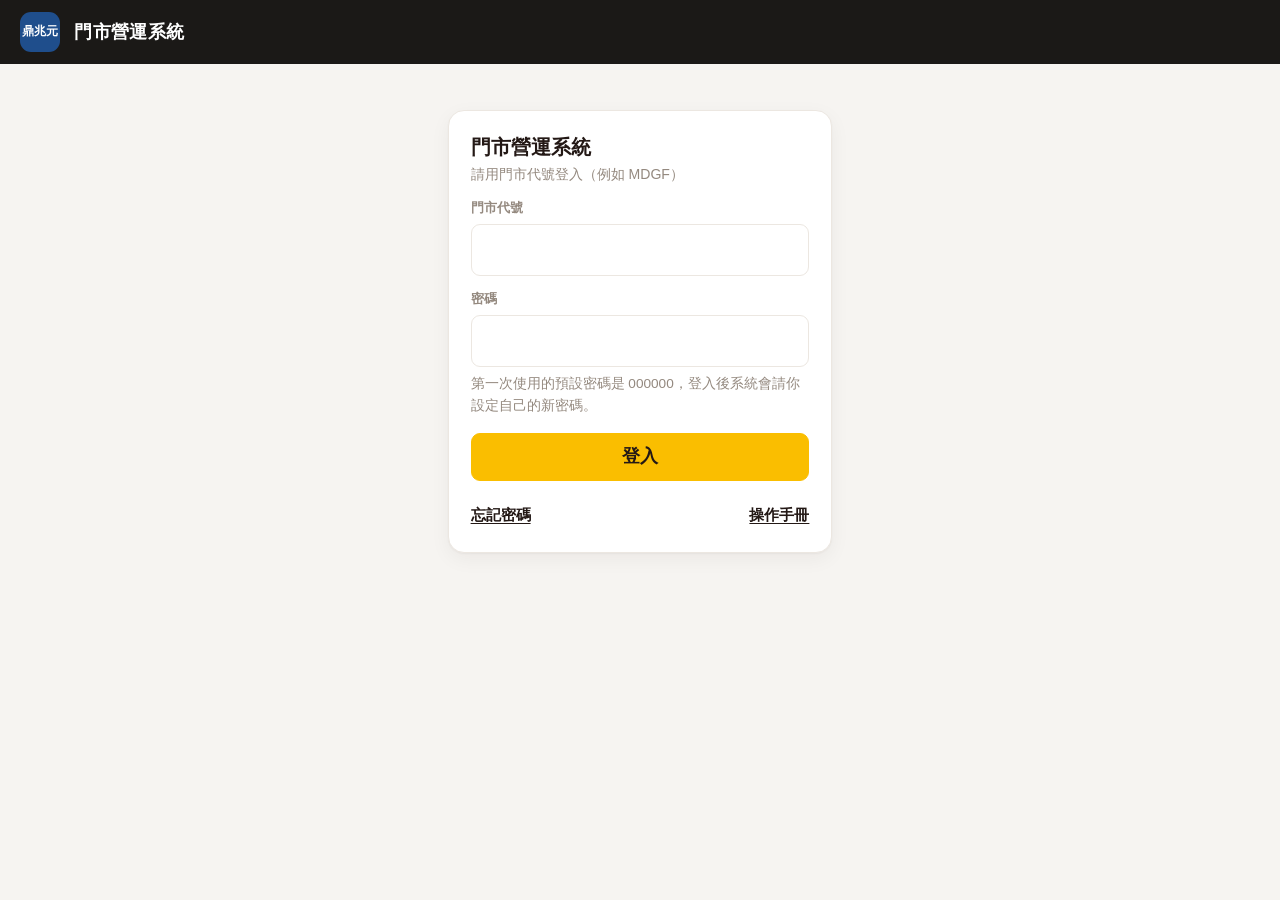
==== index.html @ 5d3bf61a "LINE 預覽說明改為系統介紹 Co-Authored-By: Claude Opus 5.5 <noreply@anthropic.com>" ====
<!DOCTYPE html>
<html lang="zh-Hant">
<head>
<meta charset="utf-8">
<meta name="viewport" content="width=device-width,initial-scale=1">
<title>門市營運系統</title>
<meta name="description" content="鼎兆元門市用：門市代號登入一次，就能做貨單辨識、收支登記、值班核定、門市調撥、耗損登記、庫存盤點。">
<meta property="og:title" content="門市營運系統">
<meta property="og:description" content="鼎兆元門市用：門市代號登入一次，就能做貨單辨識、收支登記、值班核定、門市調撥、耗損登記、庫存盤點。">
<meta property="og:type" content="website">
<meta property="og:url" content="https://dzy-bulletin.github.io/dzy-store/">
<link rel="stylesheet" href="css/tokens.css">
<link rel="stylesheet" href="css/app.css">
</head>
<body>
<div id="demoBar" class="demo-bar" hidden></div>
<div id="app"></div>
<script type="module" src="js/shell.js"></script>
</body>
</html>
---- css/tokens.css ----
/* 色票唯一來源（品牌色取自 ~/mala-payroll/index.html 第 8-12 行；側邊欄色票取自 ~/mala-clock-in/payroll.html 第 8-9 行）。後台「介面設定」在執行時覆寫 --red、--black。 */
:root{
  --red:#E8380D; --pink:#EF856D; --black:#231815; --orange:#F08300;
  --brand:#FABE00; --brand-ink:#231815;   /* 品牌色：由 js/theme.js 依登入者品牌覆寫（側邊欄選中膠囊、小字、卡片色條）；主要按鈕仍用 --red */
  --gold:#FABE00; --cream:#FFE893;
  --bg:#faf8f6; --card:#fff; --line:#e6e0da; --muted:#8a817a; --head:#fbe9e4;
  --ok:#2f7d4f; --bad:#c0392b;
  --red-dark:color-mix(in srgb,var(--red) 82%,#000);
  --sidebar:#1b1917; --sidebar-2:#2a2623; --sidebar-line:#332e2a; --side-txt:#b8afa5; --gold-soft:#fff4d1;
  --font:"Noto Sans TC","PingFang TC","Hiragino Sans GB",sans-serif;
}
---- css/app.css ----
[hidden]{display:none!important}
*{box-sizing:border-box;margin:0;padding:0}
html{-webkit-text-size-adjust:100%}
body{font-family:var(--font);background:var(--bg);color:var(--black);font-size:14px;line-height:1.6;overflow-x:hidden}
a{color:inherit}
.demo-bar{height:30px;box-sizing:border-box;background:var(--gold);color:#4a3600;text-align:center;font-weight:700;font-size:12.5px;padding:6px 12px}
/* ── 版面：左側深色側邊欄 + 內容區（照 ~/mala-clock-in/payroll.html 的 .app／.sidebar／#nav／.side-user／.topbar）── */
.app{display:flex;min-height:100vh}
.sidebar{width:252px;flex:none;background:var(--sidebar);color:var(--side-txt);display:flex;flex-direction:column;position:sticky;top:0;height:100vh;overflow-y:auto}
.brand{display:flex;align-items:center;gap:11px;padding:22px 20px 18px;text-decoration:none}
.brand .bt{font-size:16px;font-weight:900;color:#fff;line-height:1.15;letter-spacing:.01em}
.brand .bs{font-size:12px;letter-spacing:.02em;color:#a89e94;font-weight:700;margin-top:2px;line-height:1.15}
/* logo 方塊（搬自貨單辨識 style.css .logos） */
.logos{display:flex;align-items:center;gap:6px}
.logos .lg{width:40px;height:40px;border-radius:11px;flex:none;display:flex;align-items:center;justify-content:center;overflow:hidden}
.logos .lg img{width:100%;height:100%;object-fit:contain;display:block}
.logos .lg-mala{background:#E94127;padding:5px}
.logos .lg-mzt img{object-fit:cover}
.logos .lg-custom{background:var(--red);padding:5px}
.logos .txt{display:inline-flex;align-items:center;justify-content:center;width:40px;height:40px;border-radius:11px;background:#1F4E8C;color:#fff;font-size:12px;font-weight:900;letter-spacing:0}
.nav-label{font-size:12px;letter-spacing:.12em;color:#7a6f65;font-weight:800;padding:14px 10px 6px}
#nav{display:flex;flex-direction:column;padding:0 12px 10px;gap:3px;flex:1}
#nav a{display:flex;align-items:center;gap:13px;width:100%;text-align:left;color:var(--side-txt);font-size:16.5px;font-weight:700;padding:11px 14px;border-radius:11px;text-decoration:none}
#nav a:hover{background:var(--sidebar-2);color:#fff}
#nav a.on{background:var(--brand);color:var(--brand-ink);font-weight:900;box-shadow:0 4px 12px rgba(0,0,0,.28)}
#nav a .ic{width:22px;height:22px;flex:none;display:inline-flex;align-items:center;justify-content:center;font-size:18px}
.side-user{margin-top:auto;padding:14px 18px;border-top:1px solid var(--sidebar-line);display:flex;align-items:center;gap:10px;flex-wrap:wrap}
.side-user .av{width:34px;height:34px;border-radius:50%;background:var(--sidebar-2);display:flex;align-items:center;justify-content:center;font-size:15px;flex:none}
.side-user .su-main{min-width:0;flex:1}
.side-user .nm{font-size:13px;font-weight:800;color:#fff;line-height:1.2;overflow-wrap:anywhere}
.side-user .rl{font-size:11px;color:#7d736a}
.su-act{flex-basis:100%;display:flex;gap:8px}
.su-act a,.su-act button{font:inherit;font-size:12.5px;font-weight:700;color:#fff;background:var(--sidebar-2);border:0;border-radius:7px;padding:6px 12px;cursor:pointer;text-decoration:none}
.su-act a:hover,.su-act button:hover{background:#3a3330}
.main-wrap{flex:1;min-width:0;display:flex;flex-direction:column}
.topbar{padding:24px 30px 4px}
.topbar h1,.topbar .page-title{font-size:23px;font-weight:900;letter-spacing:-.01em;margin:0}
.topbar .sub{color:var(--brand);font-size:13px;font-weight:700;margin-top:3px}
.main-wrap main{width:100%;max-width:1180px;margin:0;padding:14px 30px 70px}
main.bare{margin:0 auto;padding:20px 16px 70px}
.barebar{background:var(--sidebar);color:#fff;padding:10px 18px;display:flex;align-items:center;justify-content:space-between;gap:12px}
.barebar button{font:inherit;font-size:12.5px;font-weight:700;color:#fff;background:var(--sidebar-2);border:0;border-radius:7px;padding:6px 12px;cursor:pointer}
nav.tabs{background:#fff;border-bottom:1px solid var(--line);margin-top:10px;padding:0 18px;display:flex;overflow-x:auto;position:sticky;top:0;z-index:20}
nav.tabs a{font-weight:700;padding:13px 20px;color:var(--muted);border-bottom:3px solid transparent;white-space:nowrap;text-decoration:none}
nav.tabs a.on{color:var(--red);border-bottom-color:var(--pink)}
main{max-width:1180px;margin:0 auto;padding:20px 16px 70px}
.banner{background:#fff8ec;border-left:4px solid var(--gold);padding:11px 14px;border-radius:0 7px 7px 0;font-size:13px;margin-bottom:16px}
.card{background:var(--card);border:1px solid var(--line);border-radius:10px;padding:18px;margin-bottom:16px}
.card>h2{font-size:15px;font-weight:900;margin-bottom:4px}
.card>p.hint,.hint{color:var(--muted);font-size:12.5px;margin-bottom:12px}
.page-title{font-size:18px;font-weight:900;margin-bottom:14px}
.page-title small{color:var(--muted);font-weight:500;font-size:12.5px;margin-left:8px}
.cards{display:grid;grid-template-columns:repeat(auto-fill,minmax(160px,1fr));gap:12px}
.mcard{position:relative;display:block;text-decoration:none;background:var(--card);border:1px solid var(--line);border-radius:12px;padding:18px 16px;min-height:96px;border-top:4px solid var(--brand)}
.mcard:hover{border-color:var(--pink);box-shadow:0 2px 10px rgba(35,24,21,.08)}
.mcard b{display:block;font-size:16px;font-weight:900}
.mcard span{display:block;color:var(--muted);font-size:12px;margin-top:4px}
table{width:100%;border-collapse:collapse;font-size:13px}
th,td{padding:8px 9px;border-bottom:1px solid var(--line);text-align:left;white-space:nowrap}
th{background:var(--head);font-weight:700;font-size:12px;color:#5d554f}
tbody tr:hover{background:#fffdf8}
.scroll{overflow-x:auto;-webkit-overflow-scrolling:touch}
input,select,textarea{font:inherit;padding:8px 10px;border:1px solid var(--line);border-radius:6px;background:#fff;color:var(--black);max-width:100%}
input[type=color]{padding:2px;width:46px;height:36px}
input:focus,select:focus,textarea:focus{outline:2px solid var(--gold);outline-offset:-1px}
.btn{font:inherit;font-weight:700;border:0;border-radius:7px;padding:9px 17px;cursor:pointer;background:var(--red);color:#fff}
.btn:hover{background:var(--red-dark)}
.btn:disabled{opacity:.6;cursor:not-allowed}
.btn.ghost{background:#fff;color:var(--black);border:1px solid var(--line)}
.btn.ghost:hover{background:#f6f2ee}
.btn.sm{padding:4px 10px;font-size:12.5px}
.row{display:flex;gap:9px;flex-wrap:wrap;align-items:center}
.mt{margin-top:14px}
.fld{display:flex;flex-direction:column;gap:3px;min-width:0}
.fld label{font-size:11.5px;color:var(--muted);font-weight:700}
.grid2{display:grid;grid-template-columns:repeat(auto-fit,minmax(210px,1fr));gap:12px}
.note{background:#fff8ec;border-left:4px solid var(--gold);padding:12px 14px;border-radius:0 7px 7px 0;font-size:13px;margin-bottom:14px}
.note.warn{background:#fdf0ee;border-left-color:var(--red)}
.note code{font-size:18px;font-weight:900;letter-spacing:2px;user-select:all}
.err{color:var(--bad);font-weight:700;font-size:13px;min-height:1.2em;margin-top:8px}
.okmsg{color:var(--ok);font-weight:700;font-size:13px}
.tag{display:inline-block;font-size:11px;font-weight:700;padding:2px 8px;border-radius:20px;background:#eef1f4;color:#556}
.tag.ok{background:#e6f3ea;color:var(--ok)} .tag.bad{background:#fdf0ee;color:var(--bad)}
.auth-wrap{max-width:380px;margin:36px auto 0;padding:0 16px}
.auth-wrap .card{padding:24px 20px}
.auth-wrap h2{font-size:18px;margin-bottom:14px}
.auth-wrap .fld{margin-bottom:12px} .auth-wrap input{width:100%}
.auth-wrap .btn{width:100%;padding:11px}
.order-list{display:flex;flex-direction:column;gap:8px}
.order-item{display:flex;gap:8px;align-items:center;flex-wrap:wrap;border:1px solid var(--line);border-radius:8px;padding:8px 10px;background:#fff}
.order-item input[type=text]{flex:1;min-width:120px}
.modal-bg{position:fixed;inset:0;background:rgba(35,24,21,.5);display:flex;align-items:center;justify-content:center;z-index:50;padding:16px}
.modal{background:#fff;border-radius:12px;padding:20px;max-width:380px;width:100%}
.modal p{margin-bottom:14px}
@media (max-width:860px){
  .app{flex-direction:column}
  .sidebar{width:100%;height:auto;position:static;flex-direction:row;align-items:center;overflow-x:auto;overflow-y:hidden}
  .brand{padding:12px 14px;flex:none;white-space:nowrap}.brand .bs{display:none}.logos .lg,.logos .txt{width:36px;height:36px}.nav-label{display:none}
  #nav{flex-direction:row;padding:0 10px;gap:4px;flex:none}
  #nav a{white-space:nowrap;padding:9px 13px;width:auto;font-size:15px}
  .side-user{margin-top:0;border-top:0;border-left:1px solid var(--sidebar-line);padding:8px 12px;flex-wrap:nowrap;flex:none}
  .side-user .av,.side-user .rl{display:none}.side-user .su-main{flex:none}.su-act{flex-basis:auto}.su-act a,.su-act button{white-space:nowrap}
  .topbar{padding:16px 16px 4px}nav.tabs{padding:0 6px}.main-wrap main{padding:12px 16px 60px}
}
@media (max-width:480px){main{padding:14px 12px 60px}.card{padding:14px}nav.tabs a{padding:12px 15px}}
/* 貨單辨識 */
.step{display:flex;align-items:center;gap:9px}
.step b{width:24px;height:24px;border-radius:50%;background:var(--red);color:#fff;font-size:13px;display:inline-flex;align-items:center;justify-content:center;flex:none}
.step h2{font-size:15px;font-weight:900;margin:0}
select{min-height:44px}
.btn.wide{width:100%;padding:13px;font-size:16px}
.thumbs{display:flex;gap:8px;flex-wrap:wrap;margin:10px 0}
.thumb{position:relative;width:84px;height:84px;background:var(--bg);border:1px solid var(--line);border-radius:8px;overflow:hidden;display:flex;align-items:center;justify-content:center;text-align:center}
.thumb img{width:100%;height:100%;object-fit:cover;cursor:zoom-in}
.thumb button{position:absolute;top:0;right:0;width:32px;height:32px;padding:0;border:0;background:rgba(35,24,21,.65);color:#fff;font-size:14px;cursor:pointer}
.slip{border-top:1px solid var(--line);padding:11px 0}
.slip:first-child{border-top:0;padding-top:0}
.slip.ret{background:#fdf0ee;border:1px solid var(--red);border-radius:8px;padding:11px;margin:8px 0}
.row .grow,.grow{flex:1;min-width:0}
/* 收支登記 */
.cb-sum{display:grid;grid-template-columns:repeat(3,1fr);gap:8px;margin-bottom:12px}
.cb-sum>div{background:var(--card);border:1px solid var(--line);border-radius:10px;padding:9px 10px;min-width:0;border-top:3px solid var(--line)}
.cb-sum .exp{border-top-color:var(--red)} .cb-sum .inc{border-top-color:var(--ok)} .cb-sum .net{border-top-color:var(--black)}
.cb-sum span{display:block;font-size:11.5px;color:var(--muted);font-weight:700;white-space:nowrap;overflow:hidden;text-overflow:ellipsis}
.cb-sum b{display:block;font-size:16px;font-weight:900;overflow:hidden;text-overflow:ellipsis}
.cb-sum b.minus{color:var(--bad)}
.cb-card{max-width:560px}
.cb-card .fld{margin-bottom:12px} .cb-card .fld input,.cb-card .fld select{width:100%;min-height:44px}
.cb-msg{margin:0 0 10px} .cb-msg:empty{display:none}
.cb-seg{display:flex;gap:0;margin-bottom:12px}
.cb-seg button{flex:1;font:inherit;font-weight:700;padding:11px 8px;border:1px solid var(--line);background:#fff;color:var(--black);cursor:pointer;min-height:44px}
.cb-seg button:first-child{border-radius:8px 0 0 8px} .cb-seg button:last-child{border-radius:0 8px 8px 0;border-left:0}
.cb-seg button[aria-pressed=true]{background:var(--red);border-color:var(--red);color:#fff}
.cb-seg button.inc[aria-pressed=true]{background:var(--ok);border-color:var(--ok)}
.cb-chips{display:flex;flex-wrap:wrap;gap:6px;margin:-4px 0 12px}
.cb-chip{font:inherit;font-size:13px;padding:6px 12px;border-radius:20px;border:1px solid var(--line);background:#fff;cursor:pointer;max-width:100%;overflow:hidden;text-overflow:ellipsis;white-space:nowrap}
.cb-chip:hover{border-color:var(--pink);background:#fff8f5}
#cbHint{margin:-6px 0 12px;min-height:1.2em} .hint.ok{color:var(--ok)} .hint.warn{color:var(--orange)}
.cb-tax{background:var(--head);border-radius:8px;padding:9px 12px;font-size:13px;margin-bottom:12px}
.btn.is-locked{opacity:.55}
.cb-list{list-style:none;background:var(--card);border:1px solid var(--line);border-radius:10px;overflow:hidden;margin-bottom:12px}
.cb-item{display:flex;flex-wrap:wrap;align-items:flex-start;gap:10px;padding:10px 12px;border-bottom:1px solid var(--line);cursor:pointer}
.cb-item:last-child{border-bottom:0}
.cb-item .d{flex:none;width:44px;color:var(--muted);font-size:12.5px;padding-top:2px}
.cb-item .b{flex:1;min-width:0}
.cb-item .n{display:block;font-weight:700;overflow:hidden;text-overflow:ellipsis;white-space:nowrap}
.cb-item .m{display:block;color:var(--muted);font-size:12px;overflow-wrap:anywhere}
.cb-item .a{flex:none;font-weight:900;text-align:right}
.cb-item.income .a{color:var(--ok)} .cb-item.expense .a{color:var(--red)}
.cb-item .chev{font-style:normal;color:var(--muted);margin-left:4px;font-size:11px}
.cb-item.open{background:#fffdf8}
.cb-item.voided{opacity:.55;cursor:default} .cb-item.voided .n,.cb-item.voided .a{text-decoration:line-through}
.cb-void{display:inline-block;font-size:11px;font-weight:700;padding:1px 7px;border-radius:20px;background:#eef1f4;color:#556;text-decoration:none}
.cb-actions{flex-basis:100%;display:flex;gap:8px;padding-left:54px;cursor:default}
.cb-actions.col{flex-direction:column;align-items:stretch;padding-left:0}
.cb-actions .fld{margin:0} .cb-actions input,.cb-actions select{width:100%}
.cb-closeinfo{font-size:13.5px;margin-top:6px}
.btn.is-busy{opacity:.8}


.login-links{display:flex;justify-content:space-between;align-items:center;gap:12px;margin-top:14px;font-size:13px}
.login-links a,.linkbtn{color:var(--red);font-weight:700;text-decoration:underline}
.linkbtn{font:inherit;font-weight:700;background:none;border:0;padding:6px 0;cursor:pointer;min-height:36px}
.login-links a{padding:6px 0;display:inline-block}
.auth-wrap .note{margin:12px 0 0}

/* 值班核定（版面照 ~/mala-clock-in/manager.html，外觀換成營運系統薪資風格） */
.modal p{white-space:pre-line;overflow-wrap:anywhere}
.du-center{text-align:center;color:var(--muted)}
.du-datebar{display:flex;gap:8px;align-items:center;margin-bottom:14px}
.du-datebar input[type=date]{flex:1;min-width:0;min-height:44px;text-align:center;font-weight:700}
.du-datebar .btn{min-height:44px;padding:0 14px}
.du-datebar .du-nav{font-size:20px;line-height:1;padding:0 16px}
.du-fail{display:flex;gap:10px;align-items:center;flex-wrap:wrap;background:#fdf0ee;border-left:4px solid var(--red);border-radius:0 7px 7px 0;padding:10px 12px;margin-bottom:12px;font-size:13px}
.du-fail-msg{flex:1;min-width:0;overflow-wrap:anywhere}
.du-pa{background:#fff8ec;border:1px solid var(--gold);border-radius:10px;padding:12px 14px;margin-bottom:14px}
.du-pa-title{font-weight:900;font-size:14.5px}
.du-pa-sub{font-size:12px;color:var(--muted);margin-bottom:6px}
.du-pa-group{display:flex;gap:10px;align-items:flex-start;padding:5px 0;border-top:1px dashed var(--line)}
.du-pa-date{flex:none;width:76px;font-weight:700;font-size:13px;padding-top:6px}
.du-pa-names{display:flex;flex-wrap:wrap;gap:6px;min-width:0}
.du-chip{font:inherit;font-size:13px;font-weight:700;padding:6px 12px;min-height:34px;border-radius:20px;border:1px solid var(--pink);background:#fff;color:var(--red);cursor:pointer}
.du-chip:hover{background:#fff1ee}
.du-more{font:inherit;font-size:13px;font-weight:700;margin-top:6px;padding:6px 0;background:none;border:0;color:var(--red);text-decoration:underline;cursor:pointer;min-height:36px}
.du-listbar{display:flex;align-items:center;justify-content:space-between;gap:10px;margin-bottom:10px;font-size:13px;color:var(--muted)}
.du-listbar b{color:var(--red)}
.du-card{background:var(--card);border:1px solid var(--line);border-radius:10px;margin-bottom:10px;overflow:hidden}
.du-card.open{border-color:var(--pink)}
.du-head{display:flex;align-items:center;gap:10px;padding:12px 14px;cursor:pointer;min-height:56px}
.du-head:focus-visible{outline:2px solid var(--gold);outline-offset:-2px}
.du-hmain{flex:1;min-width:0}
.du-name{font-weight:900;font-size:15.5px;overflow-wrap:anywhere}
.du-shift{font-weight:500;font-size:12px;color:var(--muted);margin-left:8px}
.du-punch{font-size:12.5px;color:var(--muted);overflow-wrap:anywhere}
.du-mini{flex:none;font-size:12px;font-weight:700;padding:3px 10px;border-radius:20px;background:#eef1f4;color:#556}
.du-mini.pending{background:#fff4d6;color:#8a6100}
.du-mini.normal{background:#e6f3ea;color:var(--ok)}
.du-mini.warn{background:#fdf0ee;color:var(--bad)}
.du-chev{flex:none;color:var(--muted);font-size:11px;transition:transform .15s}
.du-card.open .du-chev{transform:rotate(180deg)}
.du-body{padding:2px 14px 14px;border-top:1px solid var(--line)}
.du-openwarn{margin-top:10px;background:#fdf0ee;border-left:4px solid var(--red);padding:8px 10px;font-size:12.5px;border-radius:0 7px 7px 0}
.du-badge{margin-top:10px;font-weight:700;font-size:13.5px;padding:8px 10px;border-radius:8px;overflow-wrap:anywhere}
.du-badge.normal{background:#e6f3ea;color:var(--ok)}
.du-badge.warn{background:#fff4d6;color:#8a6100}
.du-badge.pending{background:#eef1f4;color:#556}
.du-periods{margin-top:10px;display:flex;flex-direction:column;gap:8px}
.du-prow{display:flex;gap:6px;align-items:center}
.du-prow input[type=time]{flex:1;min-width:0;min-height:44px;font-size:16px}
.du-prow .remove-btn{flex:none;width:44px;min-height:44px;padding:0;font-size:18px}
.du-dash{flex:none;color:var(--muted)}
.du-break{font-size:12px;color:var(--muted);text-align:center;border-top:1px dashed var(--line);border-bottom:1px dashed var(--line);padding:3px 0}
.du-total{margin-top:10px;display:flex;align-items:baseline;gap:8px;flex-wrap:wrap}
.du-total-lb{font-size:12.5px;color:var(--muted);font-weight:700}
.du-total-val{font-size:22px;font-weight:900;color:var(--red)}
.du-total-unit{font-size:12.5px;color:var(--muted)}
.du-breaktoggle{margin-top:6px;font:inherit;font-size:13px;font-weight:700;background:none;border:1px dashed var(--pink);color:var(--red);border-radius:8px;padding:8px 12px;min-height:40px;cursor:pointer;max-width:100%}
.du-row{display:flex;align-items:center;gap:8px;flex-wrap:wrap;margin-top:10px}
.du-row label{font-size:13px;font-weight:700;flex:none;min-width:4.5em}
.du-row select{flex:1;min-width:140px;min-height:44px}
.du-row input[type=number]{width:96px;min-height:44px;font-size:16px}
.du-unit{font-size:13px;color:var(--muted)}
.du-hint{font-size:12px;color:var(--muted);flex-basis:100%}
.du-triphint{margin-top:8px;font-size:12.5px;background:#fff8ec;border-left:4px solid var(--gold);padding:8px 10px;border-radius:0 7px 7px 0}
.du-actions{display:flex;gap:10px;margin-top:14px}
.du-actions .btn{flex:1;min-height:44px}
.du-result{margin-top:10px;padding:9px 12px;border-radius:8px;font-size:13.5px;overflow-wrap:anywhere}
.du-result.ok{background:#e6f3ea;color:var(--ok)}
.du-result.bad{background:#fdf0ee;color:var(--bad)}
.du-dev{background:#fff8ec;border:1px solid var(--gold);border-radius:10px;padding:14px;margin-bottom:12px}
.du-dev-title{font-weight:900}
.du-dev-meta{font-size:13px;color:var(--muted);white-space:pre-line;margin:4px 0 8px;overflow-wrap:anywhere}
.du-dev-warn{font-size:12.5px;background:#fdf0ee;border-left:4px solid var(--red);padding:8px 10px;border-radius:0 7px 7px 0;margin-bottom:8px}
.du-dev .row .btn{flex:1;min-height:44px}
.du-dev-result{margin-top:8px;font-size:13px;font-weight:700}
.du-msg{margin-top:12px;padding:9px 12px;border-radius:8px;font-size:13.5px;overflow-wrap:anywhere}
.du-msg.good{background:#e6f3ea;color:var(--ok)}
.du-msg.bad{background:#fdf0ee;color:var(--bad)}
.du-link{display:block;margin:8px 0;padding:8px 10px;background:#fff;border:1px solid var(--line);border-radius:7px;color:var(--black);font-size:12.5px;user-select:all;word-break:break-all}
.du-danger{background:var(--black)}
.du-danger:hover{background:#3a3330}
.du-subtitle{margin:16px 0 6px;font-size:12.5px;font-weight:700;color:var(--muted)}
.du-item{display:flex;gap:10px;align-items:flex-start;justify-content:space-between;padding:9px 0;border-top:1px solid var(--line)}
.du-item.off{opacity:.6}
.du-item-body{flex:1;min-width:0;overflow-wrap:anywhere}
.du-when{display:block;font-size:12px;color:var(--muted)}
.du-textarea{width:100%;resize:vertical;font-size:16px}
.du-lb{font-size:13px;font-weight:700}
.du-count-n{margin-left:auto;font-size:12.5px;color:var(--muted)}
.du-count-n.over{color:var(--bad);font-weight:700}
@media (max-width:480px){.du-pa-date{width:64px}.du-total-val{font-size:20px}}

/* 示範模式橫幅佔掉上方 30px，側邊欄底部的使用者區不能被擠出畫面 */
@media (min-width:861px){.has-demo .sidebar{height:calc(100vh - 30px)}}

/* ── 登入／強制改密碼：照貨單辨識系統（深色頂條＋置中白卡）；字級間距取自 ~/mala-purchase/web/css/style.css ── */
.hdr{display:flex;align-items:center;gap:.9rem;padding:.55rem 1.25rem;min-height:64px;background:var(--sidebar);color:#fff}
.hdr .ttl{font-size:1.15rem;font-weight:900;white-space:nowrap;letter-spacing:.02em;flex:1}
:root:has(.login-view) body{background:#f6f4f1}
.login-view{font-size:18px;line-height:1.6;overflow-x:hidden}
.login-view .page{max-width:440px;margin:0 auto;padding:2rem 1.75rem 4rem}
.login-view .lcard{background:#fff;border:1px solid #ece7e1;border-radius:16px;padding:1.2rem 1.35rem;margin:.9rem 0;box-shadow:0 1px 2px rgba(35,24,21,.04),0 6px 20px rgba(35,24,21,.05)}
.login-view h1{font-size:1.25rem;font-weight:900;margin:0}
.login-view .muted{color:#94897f;font-size:.88rem}
.login-view label.f{display:flex;flex-direction:column;gap:.35rem;font-size:.8rem;font-weight:700;color:#94897f;margin-top:.8rem}
.login-view label.f input{width:100%;min-height:52px;padding:0 .75rem;border:1px solid #ece7e1;border-radius:9px;background:#fff;font-size:1rem;color:var(--black);font-weight:400}
.login-view label.f input:focus{outline:2px solid var(--brand);outline-offset:-1px;border-color:var(--brand)}
.login-view .pwhint{color:#94897f;font-size:.85rem;margin:.4rem 0 0}
.login-view .lbtn{display:block;width:100%;min-height:48px;margin-top:1rem;padding:0 1.1rem;border:1px solid var(--brand,#FABE00);border-radius:9px;background:var(--brand,#FABE00);color:var(--brand-ink,#231815);font:inherit;font-weight:800;cursor:pointer}
.login-view .lbtn:hover:not(:disabled){filter:brightness(.95)}
.login-view .lbtn:disabled{opacity:.45;cursor:not-allowed}
.login-view .lbtn.plain{min-height:44px;margin-top:.6rem;background:#fff;color:var(--black);border-color:#ece7e1}
.login-view .lbtn.plain:hover:not(:disabled){background:#faf7f3;border-color:#94897f}
.login-view .err{margin:.5rem 0 0}
.login-view .err:empty{display:none}
.login-view .err:not(:empty){padding:.6rem .85rem;border-radius:9px;background:#fdf0ee;color:#a5301f;border:1px solid #c0392b;font-size:.9rem}
.login-view .login-links{margin-top:1rem;font-size:.95rem}
.login-view .login-links a,.login-view .linkbtn{color:var(--black);font-weight:700;text-decoration:underline;text-underline-offset:3px}
.login-view .note{margin:.8rem 0 0}
@media (max-width:600px){
  .hdr{padding:.5rem 1rem}.hdr .logos .lg,.hdr .logos .txt{width:36px;height:36px}
  .login-view .page{padding:1.2rem 1rem 4rem}
}
.auth-wrap label.f{display:flex;flex-direction:column;gap:3px;font-size:11.5px;color:var(--muted);font-weight:700;margin-bottom:12px}
.auth-wrap label.f input{width:100%}
.login-view .login-guide{text-align:center;margin:1rem 0 0}.login-view .login-guide a{color:var(--black);text-decoration:underline}

/* 首頁「待辦與異常」 */
.todo-group{padding:14px 16px;margin-bottom:12px}
.todo-group>h2{font-size:15px;font-weight:900;margin-bottom:2px}
.todo-row{display:flex;align-items:center;justify-content:space-between;gap:10px;text-decoration:none;color:var(--black);background:#fff;border:1px solid var(--line);border-left:5px solid var(--brand);border-radius:8px;padding:10px 12px;margin-top:8px;font-size:14px;font-weight:700;overflow-wrap:anywhere}
a.todo-row:hover{border-color:var(--pink);box-shadow:0 2px 8px rgba(35,24,21,.08)}
.todo-row .go{color:var(--muted);font-size:20px;line-height:1;flex:none}
.todo-row.lv-error{border-left-color:var(--bad);background:#fdf3f1}
.todo-row.lv-warn{border-left-color:var(--gold);background:#fffaf0}
.todo-row.lv-todo{border-left-color:var(--brand)}
.todo-row.lv-note{border-left-color:var(--line);color:var(--muted);font-weight:500;font-size:13px}
.todo-empty{color:var(--muted);font-size:14px;padding:6px 0}
.sidebar nav a .badge{margin-left:auto;min-width:22px;height:22px;padding:0 6px;border-radius:11px;background:var(--brand);color:var(--brand-ink);font-style:normal;font-size:12.5px;font-weight:900;line-height:22px;text-align:center}
.sidebar nav a .badge.err{background:var(--bad);color:#fff}
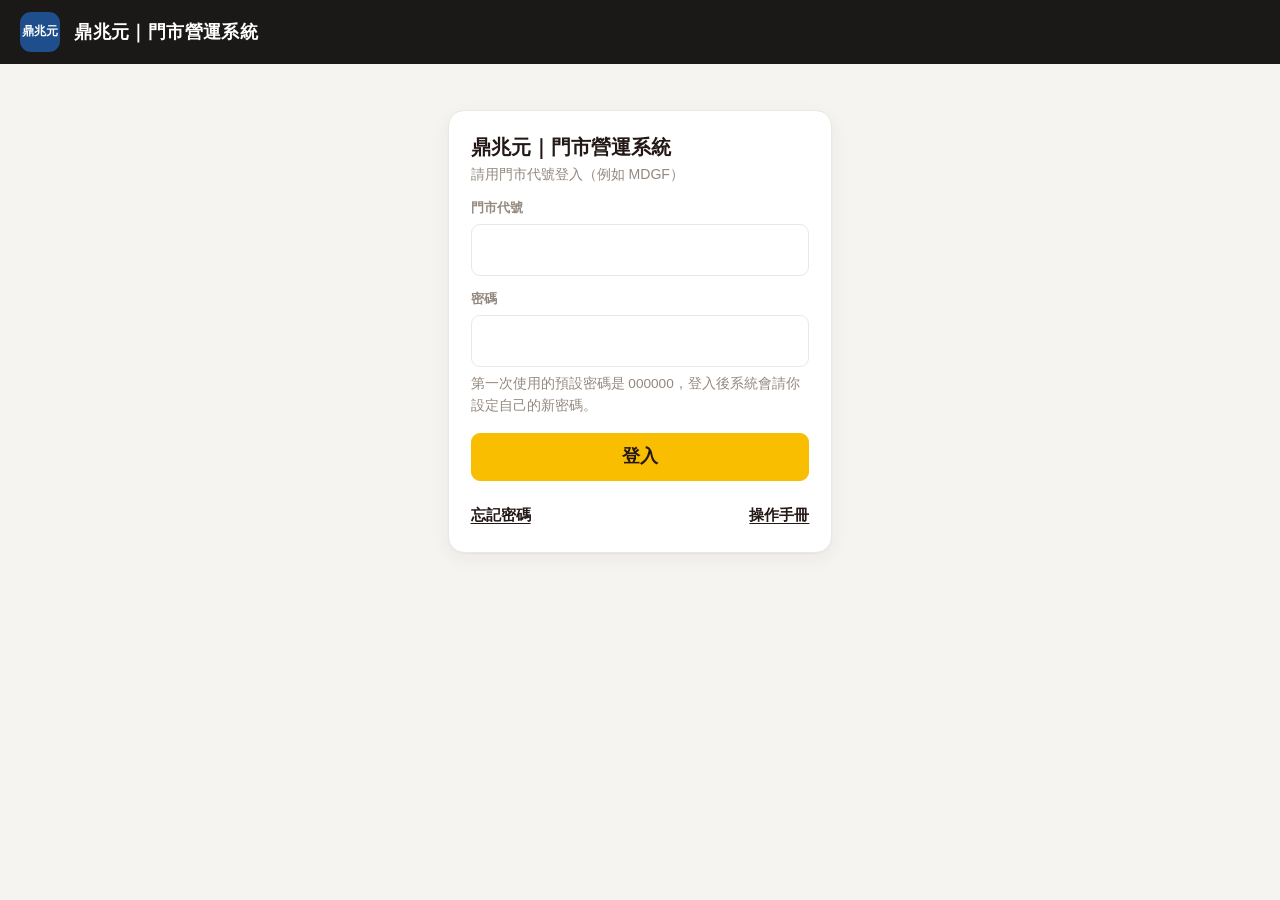
==== commit c568590c: "標題改鼎兆元｜門市營運系統、主畫面圖示、操作手冊補圖、預設密碼強制改（來源 mala-store-ops a7926fe） Co-Authored-By: Claude Opus 5.5 <norep" ====
--- a/index.html
+++ b/index.html
@@ -3,12 +3,19 @@
 <head>
 <meta charset="utf-8">
 <meta name="viewport" content="width=device-width,initial-scale=1">
-<title>門市營運系統</title>
+<title>鼎兆元｜門市營運系統</title>
 <meta name="description" content="鼎兆元門市用：門市代號登入一次，就能做貨單辨識、收支登記、值班核定、門市調撥、耗損登記、庫存盤點。">
-<meta property="og:title" content="門市營運系統">
+<meta property="og:title" content="鼎兆元｜門市營運系統">
 <meta property="og:description" content="鼎兆元門市用：門市代號登入一次，就能做貨單辨識、收支登記、值班核定、門市調撥、耗損登記、庫存盤點。">
 <meta property="og:type" content="website">
 <meta property="og:url" content="https://dzy-bulletin.github.io/dzy-store/">
+<meta name="theme-color" content="#1b1917">
+<meta name="apple-mobile-web-app-title" content="門市營運">
+<meta name="apple-mobile-web-app-capable" content="yes">
+<meta name="mobile-web-app-capable" content="yes">
+<link rel="manifest" href="manifest.json">
+<link rel="apple-touch-icon" href="img/icon-180.png">
+<link rel="icon" type="image/png" sizes="32x32" href="img/favicon-32.png">
 <link rel="stylesheet" href="css/tokens.css">
 <link rel="stylesheet" href="css/app.css">
 </head>
